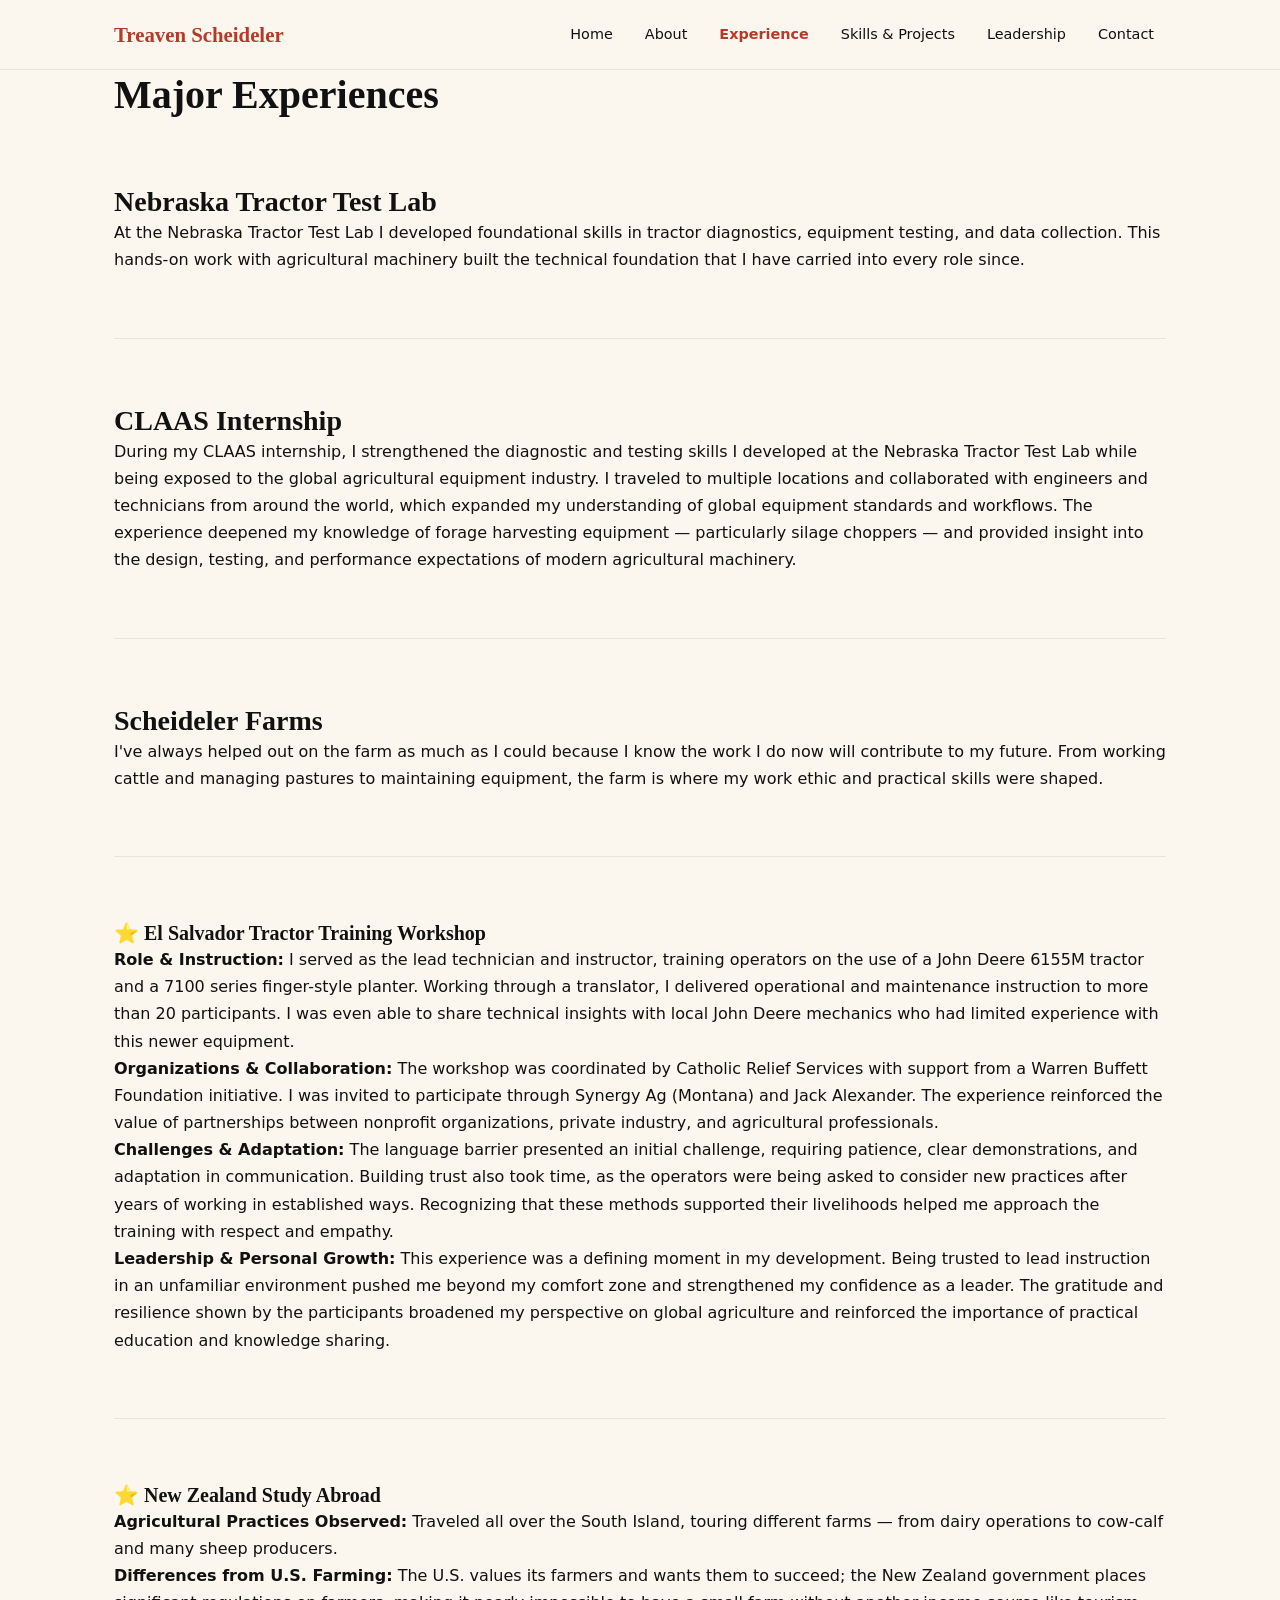
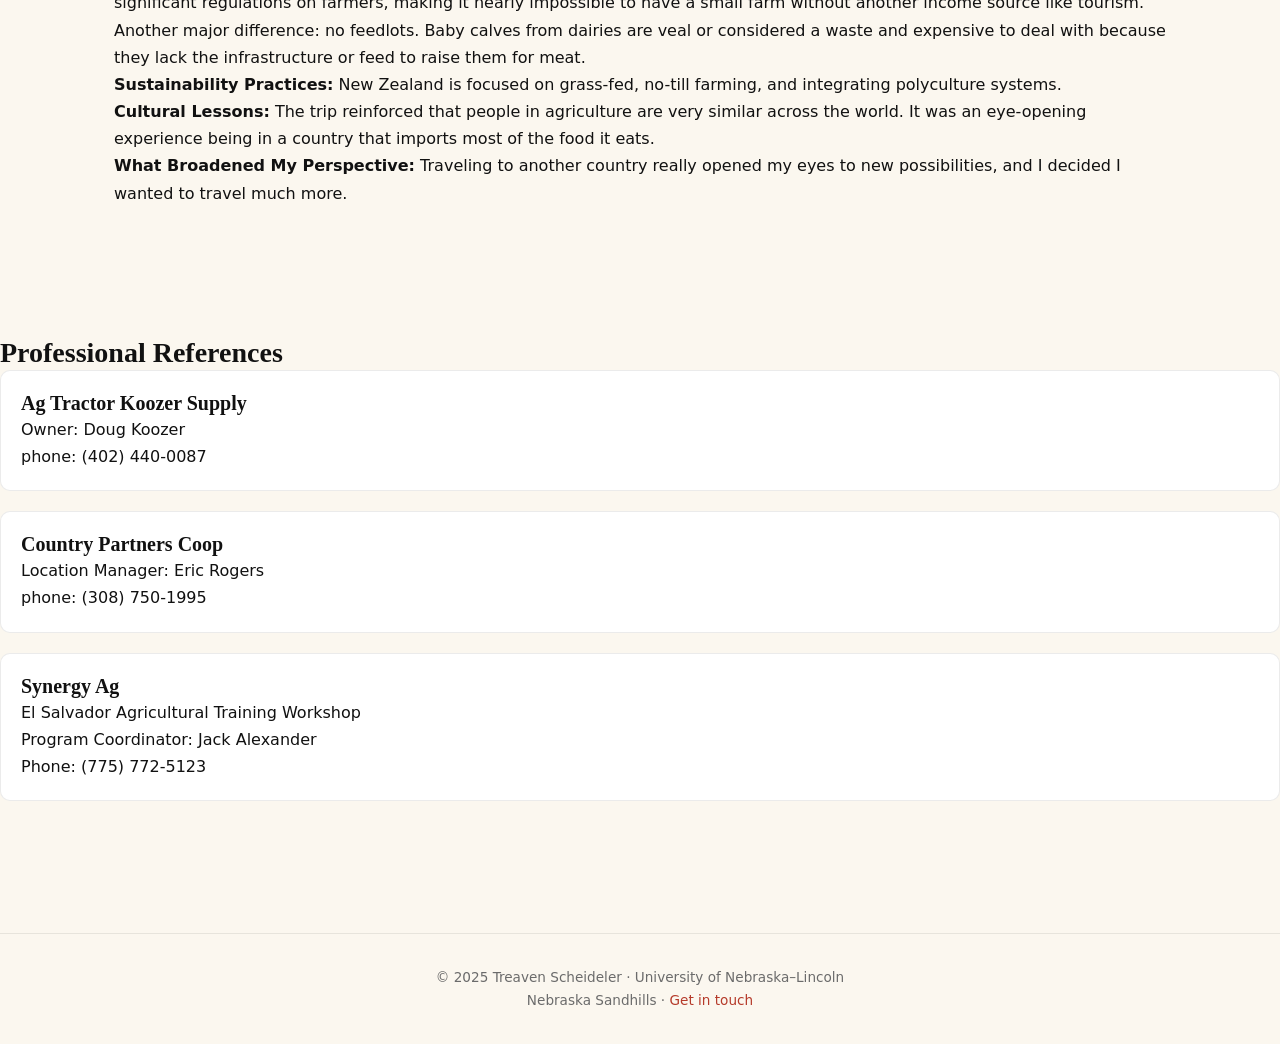
==== experience.html @ 9ba95659 "Add files via upload" ====
<!DOCTYPE html>
<html lang="en">
<head>
  <meta charset="UTF-8">
  <meta name="viewport" content="width=device-width, initial-scale=1.0">
  <meta name="description" content="Treaven Scheideler's major experiences — Nebraska Tractor Test Lab, CLAAS, El Salvador, New Zealand, and Scheideler Farms.">
  <title>Experience | Treaven Scheideler</title>
  <link rel="stylesheet" href="css/styles.css">
</head>
<body>

  <header class="site-header">
    <div class="container">
      <a href="index.html" class="site-logo">Treaven Scheideler</a>
      <nav class="site-nav">
        <a href="index.html">Home</a>
        <a href="about.html">About</a>
        <a href="experience.html" class="active">Experience</a>
        <a href="projects.html">Skills &amp; Projects</a>
        <a href="leadership.html">Leadership</a>
        <a href="contact.html">Contact</a>
      </nav>
    </div>
  </header>

  <main id="main">
    <div class="container">
      <div class="page-header">
        <h1>Major Experiences</h1>
      </div>

      <section class="section">
        <h2 class="section-title">Nebraska Tractor Test Lab</h2>
        <p>At the Nebraska Tractor Test Lab I developed foundational skills in tractor diagnostics, equipment testing, and data collection. This hands-on work with agricultural machinery built the technical foundation that I have carried into every role since.</p>
      </section>

      <section class="section">
        <h2 class="section-title">CLAAS Internship</h2>
        <p>During my CLAAS internship, I strengthened the diagnostic and testing skills I developed at the Nebraska Tractor Test Lab while being exposed to the global agricultural equipment industry. I traveled to multiple locations and collaborated with engineers and technicians from around the world, which expanded my understanding of global equipment standards and workflows. The experience deepened my knowledge of forage harvesting equipment — particularly silage choppers — and provided insight into the design, testing, and performance expectations of modern agricultural machinery.</p>
      </section>

      <section class="section">
        <h2 class="section-title">Scheideler Farms</h2>
        <p>I've always helped out on the farm as much as I could because I know the work I do now will contribute to my future. From working cattle and managing pastures to maintaining equipment, the farm is where my work ethic and practical skills were shaped.</p>
      </section>

      <section class="section">
        <div class="spotlight">
          <h3>⭐ El Salvador Tractor Training Workshop</h3>
          <p><strong>Role &amp; Instruction:</strong> I served as the lead technician and instructor, training operators on the use of a John Deere 6155M tractor and a 7100 series finger-style planter. Working through a translator, I delivered operational and maintenance instruction to more than 20 participants. I was even able to share technical insights with local John Deere mechanics who had limited experience with this newer equipment.</p>
          <p><strong>Organizations &amp; Collaboration:</strong> The workshop was coordinated by Catholic Relief Services with support from a Warren Buffett Foundation initiative. I was invited to participate through Synergy Ag (Montana) and Jack Alexander. The experience reinforced the value of partnerships between nonprofit organizations, private industry, and agricultural professionals.</p>
          <p><strong>Challenges &amp; Adaptation:</strong> The language barrier presented an initial challenge, requiring patience, clear demonstrations, and adaptation in communication. Building trust also took time, as the operators were being asked to consider new practices after years of working in established ways. Recognizing that these methods supported their livelihoods helped me approach the training with respect and empathy.</p>
          <p><strong>Leadership &amp; Personal Growth:</strong> This experience was a defining moment in my development. Being trusted to lead instruction in an unfamiliar environment pushed me beyond my comfort zone and strengthened my confidence as a leader. The gratitude and resilience shown by the participants broadened my perspective on global agriculture and reinforced the importance of practical education and knowledge sharing.</p>
        </div>
      </section>

      <section class="section">
        <div class="spotlight">
          <h3>⭐ New Zealand Study Abroad</h3>
          <p><strong>Agricultural Practices Observed:</strong> Traveled all over the South Island, touring different farms — from dairy operations to cow-calf and many sheep producers.</p>
          <p><strong>Differences from U.S. Farming:</strong> The U.S. values its farmers and wants them to succeed; the New Zealand government places significant regulations on farmers, making it nearly impossible to have a small farm without another income source like tourism. Another major difference: no feedlots. Baby calves from dairies are veal or considered a waste and expensive to deal with because they lack the infrastructure or feed to raise them for meat.</p>
          <p><strong>Sustainability Practices:</strong> New Zealand is focused on grass-fed, no-till farming, and integrating polyculture systems.</p>
          <p><strong>Cultural Lessons:</strong> The trip reinforced that people in agriculture are very similar across the world. It was an eye-opening experience being in a country that imports most of the food it eats.</p>
          <p><strong>What Broadened My Perspective:</strong> Traveling to another country really opened my eyes to new possibilities, and I decided I wanted to travel much more.</p>
        </div>
      </section>
    </div>
  </main>
  <section class="section">
    <h2 class="section-title">Professional References</h2>
  
    <div class="reference">
      <h3>Ag Tractor Koozer Supply</h3>
      <p>Owner: Doug Koozer</p>
      <p>phone: (402) 440-0087</p>
    </div>
  
    <div class="reference">
      <h3>Country Partners Coop</h3>
      <p>Location Manager: Eric Rogers</p>
      <p>phone: (308) 750-1995</p>
    </div>
  
    <div class="reference">
      <h3>Synergy Ag</h3>
      <p>El Salvador Agricultural Training Workshop</p>
      <p>Program Coordinator: Jack Alexander</p>
      <p>Phone: (775) 772-5123</p>
    </div>
  
  </section>

  <footer class="site-footer">
    <div class="container">
      <p>&copy; 2025 Treaven Scheideler &middot; University of Nebraska–Lincoln</p>
      <p>Nebraska Sandhills &middot; <a href="contact.html">Get in touch</a></p>
    </div>
  </footer>
</body>
</html>
---- css/styles.css ----
/* ============================================================
   TREAVEN SCHEIDELER — PORTFOLIO STYLES
   Theme C: Western Minimal (cream + black + subtle red)
   ============================================================ */

   :root {
    --color-bg:#FBF7EF;
    --color-text:#111111;
    --color-primary:#111111;
    --color-accent:#B53A2A;
    --color-secondary:#6B7B3E;
    --color-card:rgba(255,255,255,0.94);
    --color-card-border:rgba(0,0,0,0.08);
    --color-muted:#6B6B6B;
    --color-light:#E8E2D6;
    --color-white:#FFFFFF;
    
    --max-width:1100px;
    --radius:6px;
    --shadow:0 2px 12px rgba(0,0,0,0.06);
    --shadow-hover:0 6px 24px rgba(0,0,0,0.10);
    
    --font-heading:'Georgia','Times New Roman',serif;
    --font-body:'Segoe UI',system-ui,-apple-system,sans-serif;
    }
    
    /* ============================================================
    RESET
    ============================================================ */
    
    *,*::before,*::after{
    box-sizing:border-box;
    margin:0;
    padding:0;
    }
    
    html{
    scroll-behavior:smooth;
    font-size:16px;
    }
    
    body{
    font-family:var(--font-body);
    color:var(--color-text);
    background:var(--color-bg);
    line-height:1.7;
    }
    
    img{
    max-width:100%;
    display:block;
    }
    
    a{
    color:var(--color-accent);
    text-decoration:none;
    }
    
    h1,h2,h3,h4{
    font-family:var(--font-heading);
    line-height:1.25;
    color:var(--color-primary);
    }
    
    h1{font-size:2.5rem;}
    h2{font-size:1.75rem;}
    h3{font-size:1.25rem;}
    
    .container{
    max-width:var(--max-width);
    margin:auto;
    padding:0 1.5rem;
    }
    
    /* ============================================================
    HEADER
    ============================================================ */
    
    .site-header{
    border-bottom:1px solid var(--color-card-border);
    background:var(--color-bg);
    position:sticky;
    top:0;
    z-index:100;
    padding:1rem 0;
    }
    
    .site-header .container{
    display:flex;
    justify-content:space-between;
    align-items:center;
    flex-wrap:wrap;
    }
    
    .site-logo{
    font-family:var(--font-heading);
    font-weight:700;
    font-size:1.3rem;
    }
    
    .site-nav{
    display:flex;
    gap:.5rem;
    flex-wrap:wrap;
    }
    
    .site-nav a{
    padding:.4rem .75rem;
    border-radius:var(--radius);
    color:var(--color-text);
    font-size:.9rem;
    }
    
    .site-nav a:hover{
    color:var(--color-accent);
    }
    
    .site-nav a.active{
    color:var(--color-accent);
    font-weight:600;
    }
    
    /* ============================================================
    HERO
    ============================================================ */
    
    .hero{
    position:relative;
    padding:5rem 0 4rem;
    text-align:center;
    overflow:hidden;
    }
    
    .hero-image{
    position:absolute;
    inset:0;
    width:100%;
    height:100%;
    object-fit:cover;
    z-index:0;
    filter:contrast(1.15) saturate(1.1) brightness(0.95);
    }
    
    .hero::before{
    content:"";
    position:absolute;
    inset:0;
    background:rgba(0,0,0,0.25);
    z-index:1;
    }
    
    .hero .container{
    position:relative;
    z-index:2;
    }
    
    .hero h1{
    color:#ffffff;
    text-shadow:0 4px 20px rgba(0,0,0,0.65);
    }
    
    .hero .tagline{
    color:rgba(255,255,255,0.95);
    text-shadow:0 3px 16px rgba(0,0,0,0.6);
    }
    
    /* ============================================================
    BUTTONS
    ============================================================ */
    
    .btn{
    display:inline-block;
    padding:.7rem 1.8rem;
    border-radius:var(--radius);
    font-weight:600;
    font-size:.95rem;
    border:2px solid transparent;
    }
    
    .btn-primary{
    background:var(--color-primary);
    color:var(--color-bg);
    }
    
    .btn-primary:hover{
    background:var(--color-accent);
    }
    
    .btn-outline{
    background:transparent;
    border-color:var(--color-bg);
    color:var(--color-bg);
    }
    
    .btn-outline:hover{
    background:var(--color-accent);
    border-color:var(--color-accent);
    color:var(--color-bg);
    }
    
    /* ============================================================
    SECTION
    ============================================================ */
    
    .section{
    padding:4rem 0;
    }
    
    .section+.section{
    border-top:1px solid var(--color-card-border);
    }
    
    /* ============================================================
    HOME PAGE LAYOUT
    ============================================================ */
    
    .home-layout{
    display:grid;
    grid-template-columns:300px 1fr 300px;
    gap:1.5rem;
    align-items:start;
    }
    
    .home-side{
    display:flex;
    flex-direction:column;
    gap:1rem;
    position:sticky;
    top:100px;
    max-height:calc(100vh - 120px);
    overflow:auto;
    padding-right:.3rem;
    }
    
    .home-side-img{
    width:100%;
    height:260px;
    object-fit:cover;
    border-radius:var(--radius);
    border:1px solid var(--color-card-border);
    box-shadow:var(--shadow);
    transition:transform .25s ease,box-shadow .25s ease;
    }
    
    .home-side-img:hover{
    transform:translateY(-3px);
    box-shadow:var(--shadow-hover);
    }
    
    .home-center{
    min-width:0;
    }
    
    /* ============================================================
    CARDS
    ============================================================ */
    
    .card-grid{
    display:grid;
    grid-template-columns:repeat(auto-fit,minmax(300px,1fr));
    gap:1.5rem;
    margin:2rem 0;
    }
    
    .card{
    background:var(--color-card);
    border:1px solid var(--color-card-border);
    border-radius:var(--radius);
    padding:2rem;
    box-shadow:var(--shadow);
    transition:.25s ease;
    }
    
    .card:hover{
    transform:translateY(-3px);
    box-shadow:var(--shadow-hover);
    border-color:var(--color-accent);
    }
    
    .card p{
    color:var(--color-muted);
    font-size:.95rem;
    }
    .reference {
      background: #fff;
      padding: 20px;
      margin-bottom: 20px;
      border-radius: 10px;
      border: 1px solid rgba(0,0,0,0.08);
    }
    
    .reference h3 {
      margin-top: 0;
    }
    
    
    /* ============================================================
    FOOTER
    ============================================================ */
    
    .site-footer{
    border-top:1px solid var(--color-card-border);
    padding:2rem 0;
    margin-top:3rem;
    text-align:center;
    color:var(--color-muted);
    font-size:.85rem;
    }
    
    /* ============================================================
    LIGHTBOX (IMAGE EXPAND)
    ============================================================ */
    
    a.lb{
    display:block;
    }
    
    a.lb img{
    cursor:zoom-in;
    }
    
    .lightbox-overlay{
    position:fixed;
    inset:0;
    background:rgba(0,0,0,0.85);
    display:none;
    align-items:center;
    justify-content:center;
    z-index:9999;
    padding:2rem;
    }
    
    .lightbox-overlay.open{
    display:flex;
    }
    
    .lightbox-img{
    max-width:min(1100px,92vw);
    max-height:88vh;
    width:auto;
    height:auto;
    border-radius:10px;
    box-shadow:0 12px 50px rgba(0,0,0,0.55);
    cursor:zoom-out;
    }
    
    /* ============================================================
    RESPONSIVE
    ============================================================ */
    
    @media(max-width:1100px){
    
    .home-layout{
    grid-template-columns:240px 1fr 240px;
    }
    
    .home-side-img{
    height:210px;
    }
    
    }
    
    @media(max-width:900px){
    
    .home-layout{
    grid-template-columns:1fr;
    }
    
    .home-side{
    position:static;
    flex-direction:row;
    overflow-x:auto;
    max-height:none;
    }
    
    .home-side-img{
    height:140px;
    min-width:180px;
    }
    
    }
    
    @media(max-width:600px){
    
    .card-grid{
    grid-template-columns:1fr;
    }
    
    }
    /* ============================
   ENTERPRISE PROPOSAL SECTION
============================ */


.enterprise-title {
  text-align: center;
  font-size: 2rem;
  margin-bottom: .5rem;
}

.enterprise-name {
  text-align: center;
  color: var(--color-primary);
  margin-bottom: 2rem;
}

.enterprise-grid {
  display: grid;
  grid-template-columns: repeat(2, 1fr);
  gap: 1.5rem;
}

.enterprise-card {
  background: var(--color-card);
  padding: 1.5rem;
  border-radius: var(--radius);
  border: 1px solid var(--color-card-border);
  border-left: 5px solid var(--color-primary);
  box-shadow: var(--shadow);
  transition: transform .2s ease, box-shadow .2s ease;
}

.enterprise-card:hover {
  transform: translateY(-4px);
  box-shadow: var(--shadow-hover);
}

.enterprise-card h4 {
  margin-bottom: .75rem;
  color: var(--color-primary);
}

.enterprise-card p {
  color: var(--color-muted);
}
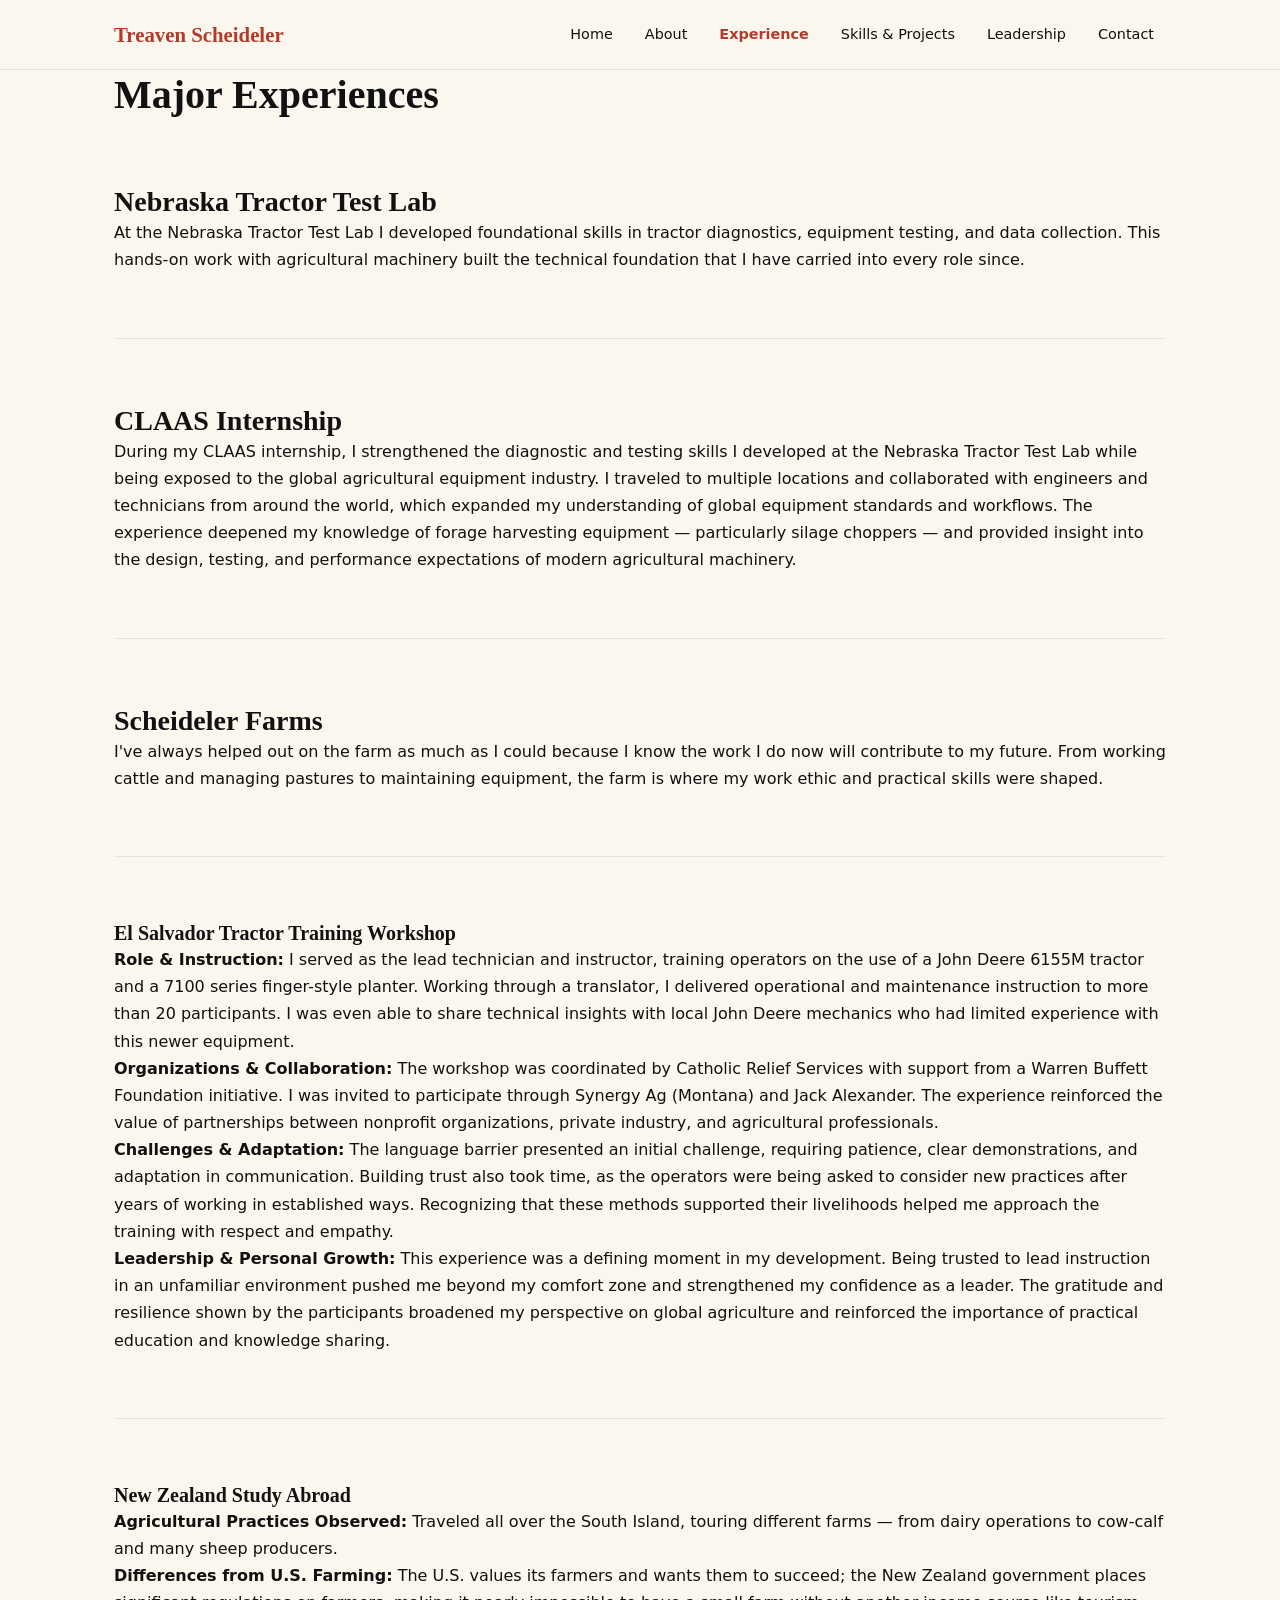
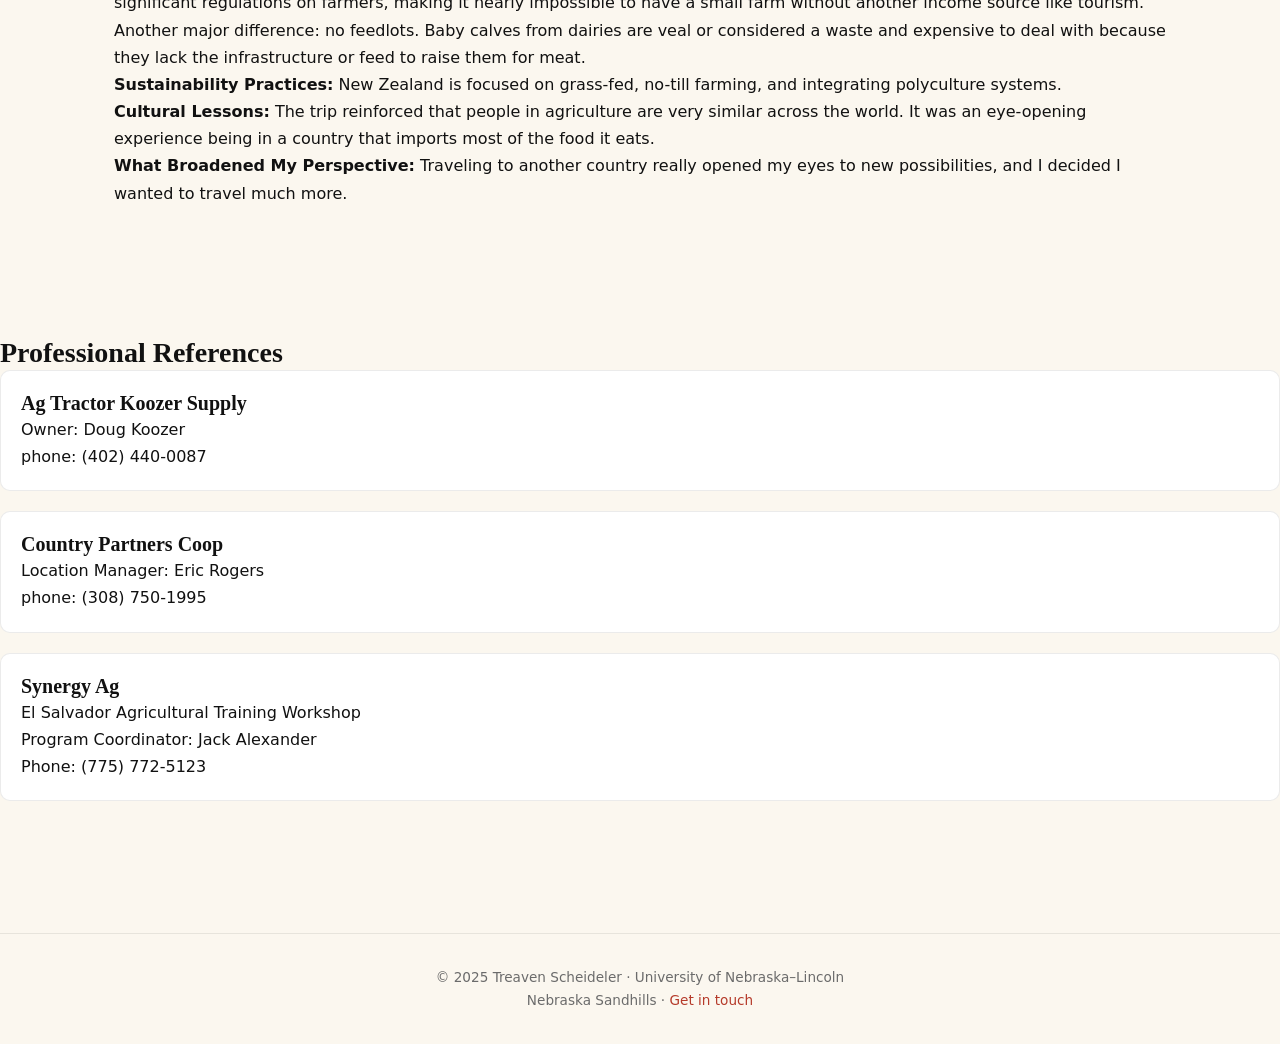
==== commit 51c4d294: "Add files via upload" ====
--- a/experience.html
+++ b/experience.html
@@ -46,7 +46,7 @@
 
       <section class="section">
         <div class="spotlight">
-          <h3>⭐ El Salvador Tractor Training Workshop</h3>
+          <h3>El Salvador Tractor Training Workshop</h3>
           <p><strong>Role &amp; Instruction:</strong> I served as the lead technician and instructor, training operators on the use of a John Deere 6155M tractor and a 7100 series finger-style planter. Working through a translator, I delivered operational and maintenance instruction to more than 20 participants. I was even able to share technical insights with local John Deere mechanics who had limited experience with this newer equipment.</p>
           <p><strong>Organizations &amp; Collaboration:</strong> The workshop was coordinated by Catholic Relief Services with support from a Warren Buffett Foundation initiative. I was invited to participate through Synergy Ag (Montana) and Jack Alexander. The experience reinforced the value of partnerships between nonprofit organizations, private industry, and agricultural professionals.</p>
           <p><strong>Challenges &amp; Adaptation:</strong> The language barrier presented an initial challenge, requiring patience, clear demonstrations, and adaptation in communication. Building trust also took time, as the operators were being asked to consider new practices after years of working in established ways. Recognizing that these methods supported their livelihoods helped me approach the training with respect and empathy.</p>
@@ -56,7 +56,7 @@
 
       <section class="section">
         <div class="spotlight">
-          <h3>⭐ New Zealand Study Abroad</h3>
+          <h3>New Zealand Study Abroad</h3>
           <p><strong>Agricultural Practices Observed:</strong> Traveled all over the South Island, touring different farms — from dairy operations to cow-calf and many sheep producers.</p>
           <p><strong>Differences from U.S. Farming:</strong> The U.S. values its farmers and wants them to succeed; the New Zealand government places significant regulations on farmers, making it nearly impossible to have a small farm without another income source like tourism. Another major difference: no feedlots. Baby calves from dairies are veal or considered a waste and expensive to deal with because they lack the infrastructure or feed to raise them for meat.</p>
           <p><strong>Sustainability Practices:</strong> New Zealand is focused on grass-fed, no-till farming, and integrating polyculture systems.</p>
